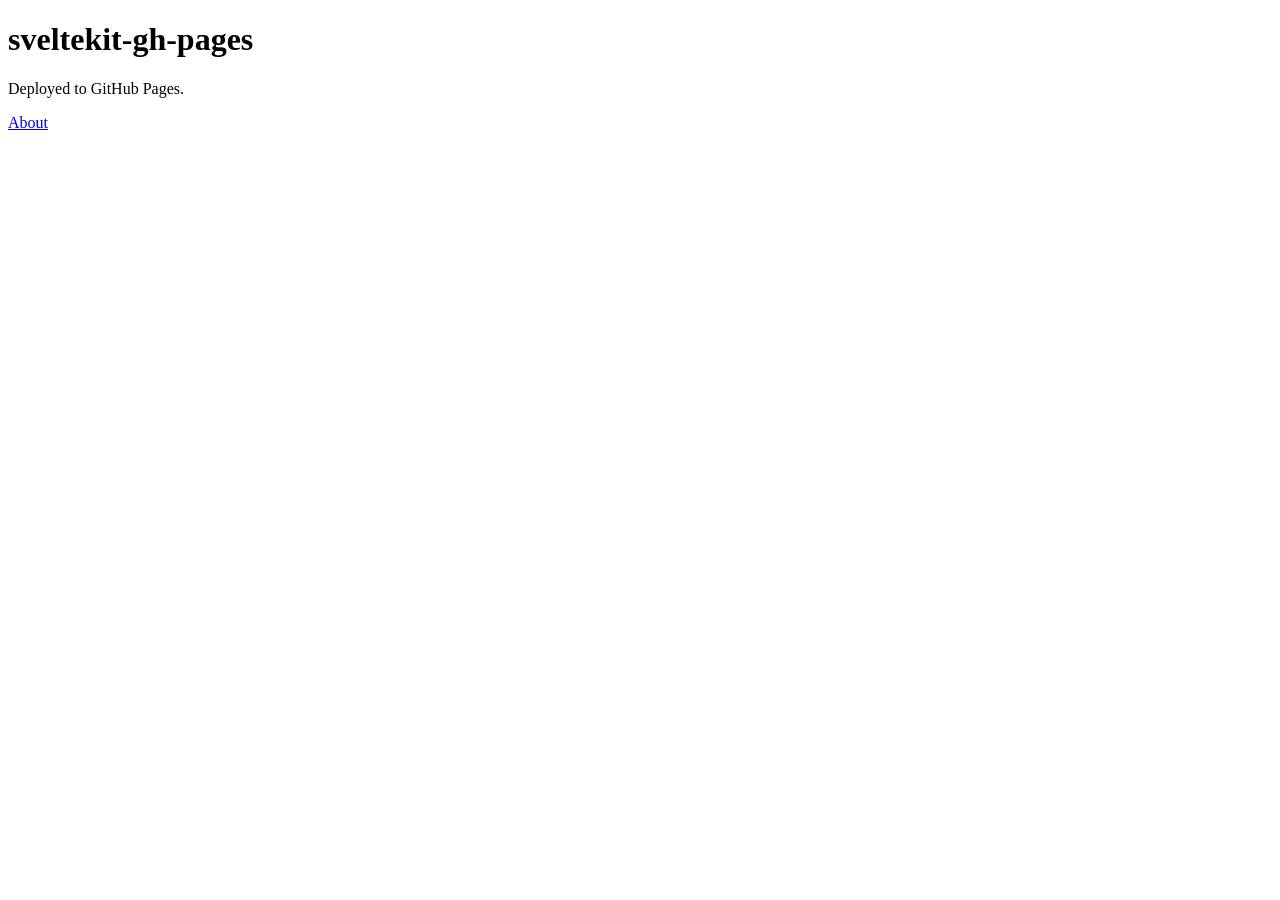
==== index.html @ 8a5eaed1 "Updates" ====
<!DOCTYPE html>
<html lang="en">
  <head>
    <meta charset="utf-8" />
    <meta name="viewport" content="width=device-width, initial-scale=1" />
    <link href="./_app/immutable/entry/start.CHld-Rf-.js" rel="modulepreload">
		<link href="./_app/immutable/chunks/Dv9JHgWP.js" rel="modulepreload">
		<link href="./_app/immutable/chunks/CmnDiJdz.js" rel="modulepreload">
		<link href="./_app/immutable/entry/app.DZAnezDO.js" rel="modulepreload">
		<link href="./_app/immutable/chunks/BcgnSMxp.js" rel="modulepreload">
		<link href="./_app/immutable/chunks/DXLwiZ0H.js" rel="modulepreload">
		<link href="./_app/immutable/nodes/0.BcOD0yH0.js" rel="modulepreload">
		<link href="./_app/immutable/nodes/2.C2kfDrkE.js" rel="modulepreload">
		<link href="./_app/immutable/chunks/CN13AEyF.js" rel="modulepreload">
		
  </head>
  <body>
    <div><!--[--><!--[0--><!--[--><!--[--><h1>sveltekit-gh-pages</h1> <p>Deployed to GitHub Pages.</p> <a href="./about">About</a><!--]--><!----><!--]--><!--]--> <!--[-1--><!--]--><!--]-->
			
			<script>
				{
					__sveltekit_12fewan = {
						base: new URL(".", location).pathname.slice(0, -1),
						assets: "/vbc"
					};

					const element = document.currentScript.parentElement;

					Promise.all([
						import("./_app/immutable/entry/start.CHld-Rf-.js"),
						import("./_app/immutable/entry/app.DZAnezDO.js")
					]).then(([kit, app]) => {
						kit.start(app, element, {
							node_ids: [0, 2],
							data: [null,null],
							form: null,
							error: null
						});
					});
				}
			</script>
		</div>
  </body>
</html>
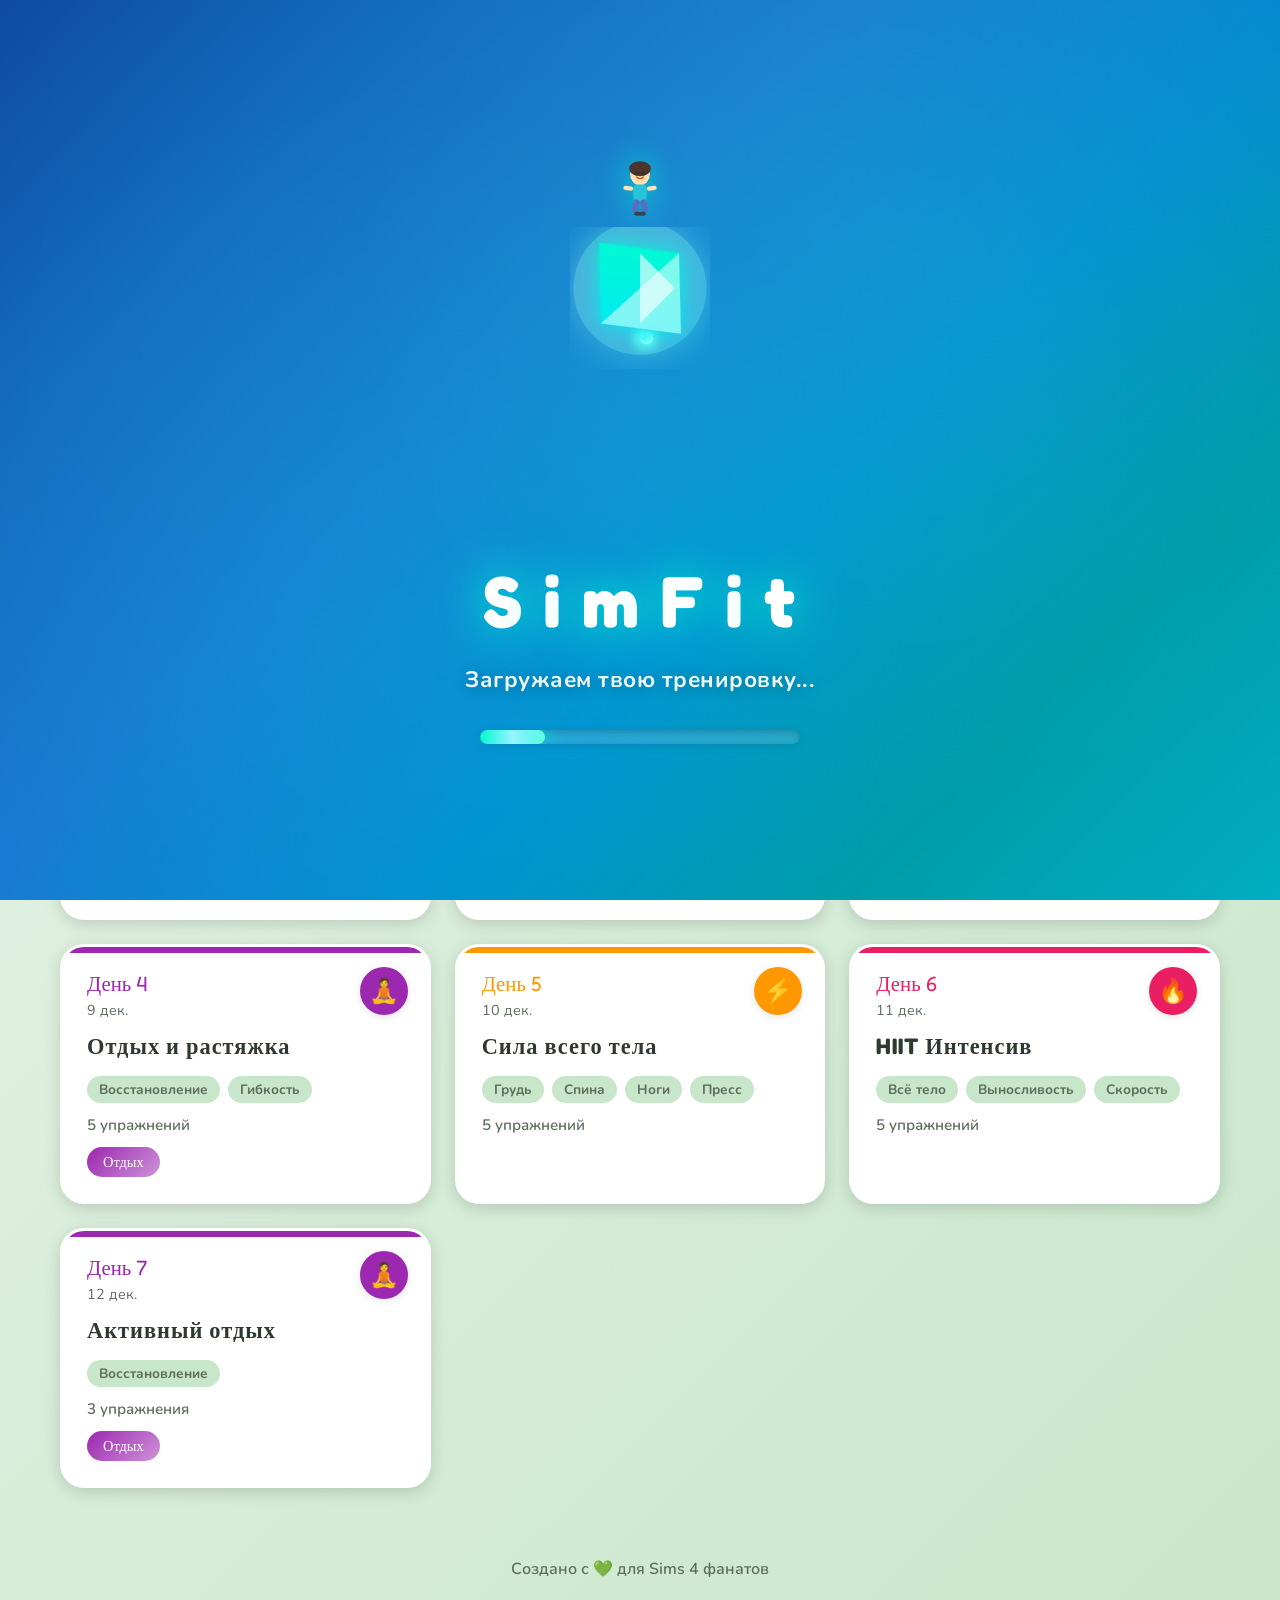
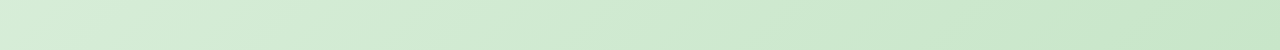
==== commit c545221d: "Updates" ====
--- a/index.html
+++ b/index.html
@@ -1,25 +1,31 @@
 <!DOCTYPE html>
-<html lang="en">
+<html lang="ru">
   <head>
     <meta charset="utf-8" />
     <meta name="viewport" content="width=device-width, initial-scale=1" />
-    <link href="./_app/immutable/entry/start.CHld-Rf-.js" rel="modulepreload">
-		<link href="./_app/immutable/chunks/Dv9JHgWP.js" rel="modulepreload">
-		<link href="./_app/immutable/chunks/CmnDiJdz.js" rel="modulepreload">
-		<link href="./_app/immutable/entry/app.DZAnezDO.js" rel="modulepreload">
-		<link href="./_app/immutable/chunks/BcgnSMxp.js" rel="modulepreload">
-		<link href="./_app/immutable/chunks/DXLwiZ0H.js" rel="modulepreload">
-		<link href="./_app/immutable/nodes/0.BcOD0yH0.js" rel="modulepreload">
-		<link href="./_app/immutable/nodes/2.C2kfDrkE.js" rel="modulepreload">
-		<link href="./_app/immutable/chunks/CN13AEyF.js" rel="modulepreload">
-		
+    <link rel="preconnect" href="https://fonts.googleapis.com">
+    <link rel="preconnect" href="https://fonts.gstatic.com" crossorigin>
+    <link href="https://fonts.googleapis.com/css2?family=Fredoka+One&family=Nunito:wght@400;600;700;800&display=swap" rel="stylesheet">
+    <link href="./_app/immutable/entry/start.BmtpYNn-.js" rel="modulepreload">
+		<link href="./_app/immutable/chunks/CS6xj5F2.js" rel="modulepreload">
+		<link href="./_app/immutable/chunks/CP6yX3kJ.js" rel="modulepreload">
+		<link href="./_app/immutable/entry/app.PVk4FDdv.js" rel="modulepreload">
+		<link href="./_app/immutable/chunks/BgUy-a58.js" rel="modulepreload">
+		<link href="./_app/immutable/chunks/CFKVnMbq.js" rel="modulepreload">
+		<link href="./_app/immutable/nodes/0.CI1dqLjW.js" rel="modulepreload">
+		<link href="./_app/immutable/chunks/IaMNDBvp.js" rel="modulepreload">
+		<link href="./_app/immutable/nodes/2.CMjo092j.js" rel="modulepreload">
+		<link href="./_app/immutable/chunks/C-PUyHbh.js" rel="modulepreload">
+		<!--1uha8ag--><!----><title>SimFit - Тренировки</title>
+		<link href="./_app/immutable/assets/0.CVM1VoC1.css" rel="stylesheet">
+		<link href="./_app/immutable/assets/2.FHKcJmlK.css" rel="stylesheet">
   </head>
-  <body>
-    <div><!--[--><!--[0--><!--[--><!--[--><h1>sveltekit-gh-pages</h1> <p>Deployed to GitHub Pages.</p> <a href="./about">About</a><!--]--><!----><!--]--><!--]--> <!--[-1--><!--]--><!--]-->
+  <body data-sveltekit-preload-data="hover">
+    <div style="display: contents"><!--[--><!--[0--><!--[--><!--[0--><div class="loading-screen svelte-1p9h290" style="animation: fadeOut 1s ease-out 11000ms forwards;"><div class="plumbob-container svelte-1p9h290"><div class="sim-orbit svelte-1p9h290"><div class="sim-runner svelte-1p9h290"><svg viewBox="0 0 60 90" width="50" height="75" class="svelte-1p9h290"><ellipse cx="30" cy="20" rx="12" ry="14" fill="#FFE0B2" class="svelte-1p9h290"></ellipse><ellipse cx="30" cy="14" rx="13" ry="9" fill="#4E342E" class="svelte-1p9h290"></ellipse><circle cx="26" cy="19" r="2" fill="#263238" class="svelte-1p9h290"></circle><circle cx="34" cy="19" r="2" fill="#263238" class="svelte-1p9h290"></circle><path d="M 26 24 Q 30 28 34 24" stroke="#E65100" stroke-width="1.5" fill="none" stroke-linecap="round" class="svelte-1p9h290"></path><rect x="22" y="33" width="16" height="20" rx="5" fill="#26C6DA" class="svelte-1p9h290"></rect><rect x="10" y="35" width="12" height="5" rx="2.5" fill="#FFE0B2" class="svelte-1p9h290"><animateTransform attributeName="transform" type="rotate" values="-20 16 37;20 16 37;-20 16 37" dur="1.8s" repeatCount="indefinite" class="svelte-1p9h290"></animateTransform></rect><rect x="38" y="35" width="12" height="5" rx="2.5" fill="#FFE0B2" class="svelte-1p9h290"><animateTransform attributeName="transform" type="rotate" values="20 44 37;-20 44 37;20 44 37" dur="1.8s" repeatCount="indefinite" class="svelte-1p9h290"></animateTransform></rect><rect x="24" y="51" width="6" height="16" rx="3" fill="#5C6BC0" class="svelte-1p9h290"><animateTransform attributeName="transform" type="rotate" values="-25 27 51;25 27 51;-25 27 51" dur="1.5s" repeatCount="indefinite" class="svelte-1p9h290"></animateTransform></rect><rect x="30" y="51" width="6" height="16" rx="3" fill="#5C6BC0" class="svelte-1p9h290"><animateTransform attributeName="transform" type="rotate" values="25 33 51;-25 33 51;25 33 51" dur="1.5s" repeatCount="indefinite" class="svelte-1p9h290"></animateTransform></rect><ellipse cx="27" cy="68" rx="4" ry="2.5" fill="#37474F" class="svelte-1p9h290"></ellipse><ellipse cx="33" cy="68" rx="4" ry="2.5" fill="#37474F" class="svelte-1p9h290"></ellipse></svg></div></div> <svg class="plumbob-main svelte-1p9h290" width="140" height="210" viewBox="0 0 80 120"><defs class="svelte-1p9h290"><linearGradient id="plumbobGrad1" x1="0%" y1="0%" x2="100%" y2="100%" class="svelte-1p9h290"><stop offset="0%" style="stop-color:#00FFC6;stop-opacity:1" class="svelte-1p9h290"></stop><stop offset="100%" style="stop-color:#00E5FF;stop-opacity:1" class="svelte-1p9h290"></stop></linearGradient><linearGradient id="plumbobGrad2" x1="0%" y1="0%" x2="100%" y2="100%" class="svelte-1p9h290"><stop offset="0%" style="stop-color:#A7FFEB;stop-opacity:0.9" class="svelte-1p9h290"></stop><stop offset="100%" style="stop-color:#84FFFF;stop-opacity:0.9" class="svelte-1p9h290"></stop></linearGradient><filter id="glowStrong" class="svelte-1p9h290"><feGaussianBlur stdDeviation="6" result="coloredBlur" class="svelte-1p9h290"></feGaussianBlur><feMerge class="svelte-1p9h290"><feMergeNode in="coloredBlur" class="svelte-1p9h290"></feMergeNode><feMergeNode in="SourceGraphic" class="svelte-1p9h290"></feMergeNode></feMerge></filter><filter id="glowSoft" class="svelte-1p9h290"><feGaussianBlur stdDeviation="10" result="coloredBlur" class="svelte-1p9h290"></feGaussianBlur><feMerge class="svelte-1p9h290"><feMergeNode in="coloredBlur" class="svelte-1p9h290"></feMergeNode><feMergeNode in="SourceGraphic" class="svelte-1p9h290"></feMergeNode></feMerge></filter></defs><ellipse cx="40" cy="35" rx="38" ry="38" fill="url(#plumbobGrad2)" filter="url(#glowSoft)" opacity="0.4" class="svelte-1p9h290"><animate attributeName="opacity" values="0.3;0.5;0.3" dur="12s" repeatCount="indefinite" class="svelte-1p9h290"></animate></ellipse><polygon points="40,5 75,35 40,65 5,35" fill="url(#plumbobGrad1)" filter="url(#glowStrong)" class="svelte-1p9h290"><animateTransform attributeName="transform" type="rotate" values="0 40 35;360 40 35" dur="18s" repeatCount="indefinite" class="svelte-1p9h290"></animateTransform></polygon><polygon points="40,5 75,35 40,65" fill="white" opacity="0.5" class="svelte-1p9h290"><animateTransform attributeName="transform" type="rotate" values="0 40 35;360 40 35" dur="18s" repeatCount="indefinite" class="svelte-1p9h290"></animateTransform></polygon><polygon points="40,15 60,35 40,55" fill="white" opacity="0.6" class="svelte-1p9h290"><animate attributeName="opacity" values="0.4;0.8;0.4" dur="9s" repeatCount="indefinite" class="svelte-1p9h290"></animate></polygon></svg> <div class="particles svelte-1p9h290"><!--[--><div class="particle svelte-1p9h290" style="--delay: 0s; --size: 6.761737455339717px; --color: #00FFC6"></div><div class="particle svelte-1p9h290" style="--delay: 0.4s; --size: 9.597705118199373px; --color: #00E5FF"></div><div class="particle svelte-1p9h290" style="--delay: 0.8s; --size: 9.672054405339438px; --color: #A7FFEB"></div><div class="particle svelte-1p9h290" style="--delay: 1.2000000000000002s; --size: 10.681661201425765px; --color: #64FFDA"></div><div class="particle svelte-1p9h290" style="--delay: 1.6s; --size: 9.970837232660083px; --color: #84FFFF"></div><div class="particle svelte-1p9h290" style="--delay: 2s; --size: 7.270348319434042px; --color: #18FFFF"></div><div class="particle svelte-1p9h290" style="--delay: 2.4000000000000004s; --size: 13.351472603284495px; --color: #00FFC6"></div><div class="particle svelte-1p9h290" style="--delay: 2.8000000000000003s; --size: 9.573920912169138px; --color: #00E5FF"></div><div class="particle svelte-1p9h290" style="--delay: 3.2s; --size: 13.011505578597294px; --color: #A7FFEB"></div><div class="particle svelte-1p9h290" style="--delay: 3.6s; --size: 12.848964963708466px; --color: #64FFDA"></div><div class="particle svelte-1p9h290" style="--delay: 4s; --size: 13.306239913105985px; --color: #84FFFF"></div><div class="particle svelte-1p9h290" style="--delay: 4.4s; --size: 10.158105581666238px; --color: #18FFFF"></div><!--]--></div></div> <div class="loading-text svelte-1p9h290"><h1 class="loading-title svelte-1p9h290"><span style="animation-delay: 0s" class="svelte-1p9h290">S</span> <span style="animation-delay: 0.45s" class="svelte-1p9h290">i</span> <span style="animation-delay: 0.9s" class="svelte-1p9h290">m</span> <span style="animation-delay: 1.35s" class="svelte-1p9h290">F</span> <span style="animation-delay: 1.8s" class="svelte-1p9h290">i</span> <span style="animation-delay: 2.25s" class="svelte-1p9h290">t</span></h1> <p class="loading-subtitle svelte-1p9h290">Загружаем твою тренировку...</p></div> <div class="progress-container svelte-1p9h290"><div class="progress-bar svelte-1p9h290" style="width: 0%"></div></div></div><!--]--> <!--[--><!--[--><div class="container svelte-1uha8ag"><header class="header svelte-1uha8ag"><div class="plumbob-wrapper svelte-1uha8ag"><svg class="plumbob" width="80" height="120" viewBox="0 0 80 120"><defs><linearGradient id="plumbobGrad" x1="0%" y1="0%" x2="100%" y2="100%"><stop offset="0%" style="stop-color:#69F0AE;stop-opacity:1"></stop><stop offset="100%" style="stop-color:#00E676;stop-opacity:1"></stop></linearGradient><filter id="glow"><feGaussianBlur stdDeviation="3" result="coloredBlur"></feGaussianBlur><feMerge><feMergeNode in="coloredBlur"></feMergeNode><feMergeNode in="SourceGraphic"></feMergeNode></feMerge></filter></defs><polygon points="40,5 75,35 40,65 5,35" fill="url(#plumbobGrad)" filter="url(#glow)"></polygon><polygon points="40,5 75,35 40,65" fill="#B9F6CA" opacity="0.5"></polygon></svg></div> <h1 class="title svelte-1uha8ag">SimFit</h1> <p class="subtitle svelte-1uha8ag">Твой фитнес-тренер в стиле Sims 4</p></header> <div class="program-card svelte-1uha8ag"><div class="program-header svelte-1uha8ag"><h2 class="svelte-1uha8ag">🏋️ Полное тело</h2> <p class="svelte-1uha8ag">Программа тренировок для всего тела на 7 дней</p></div></div> <a href="./bmi" class="bmi-card svelte-1uha8ag"><div class="bmi-icon svelte-1uha8ag">⚖️</div> <h3 class="svelte-1uha8ag">Калькулятор ИМТ</h3> <p class="svelte-1uha8ag">Рассчитай индекс массы тела и отслеживай прогресс</p> <div class="bmi-arrow svelte-1uha8ag">→</div></a> <div class="schedule-grid svelte-1uha8ag"><!--[--><a href="./workout/1" class="day-card svelte-1uha8ag" style="--accent: #4CAF50"><div class="day-badge svelte-1uha8ag" style="background: #4CAF50">💪</div> <div class="day-number svelte-1uha8ag">День 1</div> <div class="day-date svelte-1uha8ag">5 апр.</div> <h3 class="day-name svelte-1uha8ag">Верх тела + Кор</h3> <div class="muscle-groups svelte-1uha8ag"><!--[--><span class="muscle-tag svelte-1uha8ag">Грудь</span><span class="muscle-tag svelte-1uha8ag">Спина</span><span class="muscle-tag svelte-1uha8ag">Плечи</span><span class="muscle-tag svelte-1uha8ag">Пресс</span><!--]--></div> <div class="exercise-count svelte-1uha8ag">5 упражнений</div> <!--[-1--><!--]--></a><a href="./workout/2" class="day-card svelte-1uha8ag" style="--accent: #4CAF50"><div class="day-badge svelte-1uha8ag" style="background: #4CAF50">💪</div> <div class="day-number svelte-1uha8ag">День 2</div> <div class="day-date svelte-1uha8ag">6 апр.</div> <h3 class="day-name svelte-1uha8ag">Низ тела</h3> <div class="muscle-groups svelte-1uha8ag"><!--[--><span class="muscle-tag svelte-1uha8ag">Квадрицепсы</span><span class="muscle-tag svelte-1uha8ag">Бицепс бедра</span><span class="muscle-tag svelte-1uha8ag">Ягодицы</span><span class="muscle-tag svelte-1uha8ag">Икры</span><!--]--></div> <div class="exercise-count svelte-1uha8ag">5 упражнений</div> <!--[-1--><!--]--></a><a href="./workout/3" class="day-card svelte-1uha8ag" style="--accent: #2196F3"><div class="day-badge svelte-1uha8ag" style="background: #2196F3">🏃</div> <div class="day-number svelte-1uha8ag">День 3</div> <div class="day-date svelte-1uha8ag">7 апр.</div> <h3 class="day-name svelte-1uha8ag">Кардио + Кор</h3> <div class="muscle-groups svelte-1uha8ag"><!--[--><span class="muscle-tag svelte-1uha8ag">Всё тело</span><span class="muscle-tag svelte-1uha8ag">Пресс</span><span class="muscle-tag svelte-1uha8ag">Выносливость</span><!--]--></div> <div class="exercise-count svelte-1uha8ag">5 упражнений</div> <!--[-1--><!--]--></a><a href="./workout/4" class="day-card svelte-1uha8ag" style="--accent: #9C27B0"><div class="day-badge svelte-1uha8ag" style="background: #9C27B0">🧘</div> <div class="day-number svelte-1uha8ag">День 4</div> <div class="day-date svelte-1uha8ag">8 апр.</div> <h3 class="day-name svelte-1uha8ag">Отдых и растяжка</h3> <div class="muscle-groups svelte-1uha8ag"><!--[--><span class="muscle-tag svelte-1uha8ag">Восстановление</span><span class="muscle-tag svelte-1uha8ag">Гибкость</span><!--]--></div> <div class="exercise-count svelte-1uha8ag">5 упражнений</div> <!--[0--><div class="rest-badge svelte-1uha8ag">Отдых</div><!--]--></a><a href="./workout/5" class="day-card svelte-1uha8ag" style="--accent: #FF9800"><div class="day-badge svelte-1uha8ag" style="background: #FF9800">⚡</div> <div class="day-number svelte-1uha8ag">День 5</div> <div class="day-date svelte-1uha8ag">9 апр.</div> <h3 class="day-name svelte-1uha8ag">Сила всего тела</h3> <div class="muscle-groups svelte-1uha8ag"><!--[--><span class="muscle-tag svelte-1uha8ag">Грудь</span><span class="muscle-tag svelte-1uha8ag">Спина</span><span class="muscle-tag svelte-1uha8ag">Ноги</span><span class="muscle-tag svelte-1uha8ag">Пресс</span><!--]--></div> <div class="exercise-count svelte-1uha8ag">5 упражнений</div> <!--[-1--><!--]--></a><a href="./workout/6" class="day-card svelte-1uha8ag" style="--accent: #E91E63"><div class="day-badge svelte-1uha8ag" style="background: #E91E63">🔥</div> <div class="day-number svelte-1uha8ag">День 6</div> <div class="day-date svelte-1uha8ag">10 апр.</div> <h3 class="day-name svelte-1uha8ag">HIIT Интенсив</h3> <div class="muscle-groups svelte-1uha8ag"><!--[--><span class="muscle-tag svelte-1uha8ag">Всё тело</span><span class="muscle-tag svelte-1uha8ag">Выносливость</span><span class="muscle-tag svelte-1uha8ag">Скорость</span><!--]--></div> <div class="exercise-count svelte-1uha8ag">5 упражнений</div> <!--[-1--><!--]--></a><a href="./workout/7" class="day-card svelte-1uha8ag" style="--accent: #9C27B0"><div class="day-badge svelte-1uha8ag" style="background: #9C27B0">🧘</div> <div class="day-number svelte-1uha8ag">День 7</div> <div class="day-date svelte-1uha8ag">11 апр.</div> <h3 class="day-name svelte-1uha8ag">Активный отдых</h3> <div class="muscle-groups svelte-1uha8ag"><!--[--><span class="muscle-tag svelte-1uha8ag">Восстановление</span><!--]--></div> <div class="exercise-count svelte-1uha8ag">3 упражнения</div> <!--[0--><div class="rest-badge svelte-1uha8ag">Отдых</div><!--]--></a><!--]--></div> <footer class="footer svelte-1uha8ag"><p>Создано с 💚 для Sims 4 фанатов</p></footer></div><!--]--><!--]--><!--]--><!--]--> <!--[-1--><!--]--><!--]-->
 			
 			<script>
 				{
-					__sveltekit_12fewan = {
+					__sveltekit_1pqzchi = {
 						base: new URL(".", location).pathname.slice(0, -1),
 						assets: "/vbc"
 					};
@@ -27,8 +33,8 @@
 					const element = document.currentScript.parentElement;
 
 					Promise.all([
-						import("./_app/immutable/entry/start.CHld-Rf-.js"),
-						import("./_app/immutable/entry/app.DZAnezDO.js")
+						import("./_app/immutable/entry/start.BmtpYNn-.js"),
+						import("./_app/immutable/entry/app.PVk4FDdv.js")
 					]).then(([kit, app]) => {
 						kit.start(app, element, {
 							node_ids: [0, 2],
--- a/_app/immutable/assets/0.CVM1VoC1.css
+++ b/_app/immutable/assets/0.CVM1VoC1.css
@@ -0,0 +1 @@
+:root{--sims-green:#4caf50;--sims-green-light:#81c784;--sims-green-dark:#388e3c;--sims-blue:#2196f3;--sims-blue-light:#64b5f6;--sims-pink:#e91e63;--sims-yellow:#ffeb3b;--sims-orange:#ff9800;--sims-purple:#9c27b0;--bg-primary:#e8f5e9;--bg-secondary:#c8e6c9;--bg-card:#fff;--text-primary:#2e3a2e;--text-secondary:#5d6e5d;--text-light:#fff;--plumbob-green:#00e676;--plumbob-glow:#00e67699;--shadow-sm:0 2px 8px #0000001a;--shadow-md:0 4px 16px #00000026;--shadow-lg:0 8px 32px #0003;--radius-sm:8px;--radius-md:16px;--radius-lg:24px;--radius-xl:32px}*{box-sizing:border-box;margin:0;padding:0}body{background:linear-gradient(135deg, var(--bg-primary) 0%, var(--bg-secondary) 100%);color:var(--text-primary);min-height:100vh;font-family:Nunito,sans-serif;overflow-x:hidden}h1,h2,h3,h4{letter-spacing:1px;font-family:Fredoka One,cursive}@keyframes plumbob-rotate{0%{transform:rotate(0)}to{transform:rotate(360deg)}}@keyframes plumbob-glow{0%,to{filter:drop-shadow(0 0 10px var(--plumbob-glow))}50%{filter:drop-shadow(0 0 25px var(--plumbob-glow))}}@keyframes float{0%,to{transform:translateY(0)}50%{transform:translateY(-10px)}}@keyframes bounce{0%,to{transform:scale(1)}50%{transform:scale(1.05)}}@keyframes slide-in{0%{opacity:0;transform:translate(100%)}to{opacity:1;transform:translate(0)}}@keyframes slide-up{0%{opacity:0;transform:translateY(50px)}to{opacity:1;transform:translateY(0)}}@keyframes pulse{0%,to{transform:scale(1)}50%{transform:scale(1.1)}}@keyframes wiggle{0%,to{transform:rotate(0)}25%{transform:rotate(-5deg)}75%{transform:rotate(5deg)}}@keyframes exercise-squat{0%,to{transform:translateY(0)}50%{transform:translateY(30px)}}@keyframes exercise-jump{0%,to{transform:translateY(0)scale(1)}50%{transform:translateY(-40px)scale(.95,1.05)}}@keyframes exercise-push{0%,to{transform:rotate(0)}50%{transform:rotate(15deg)}}@keyframes exercise-stretch{0%,to{transform:scaleX(1)}50%{transform:scaleX(1.15)}}@keyframes confetti-fall{0%{transform:translateY(-100vh)rotate(0)}to{transform:translateY(100vh)rotate(720deg)}}.plumbob{animation:3s linear infinite plumbob-rotate,2s ease-in-out infinite plumbob-glow}.sims-card{background:var(--bg-card);border-radius:var(--radius-lg);box-shadow:var(--shadow-md);border:3px solid #0000;padding:24px;transition:all .3s}.sims-card:hover{box-shadow:var(--shadow-lg);border-color:var(--sims-green-light);transform:translateY(-4px)}.sims-btn{border-radius:var(--radius-xl);cursor:pointer;box-shadow:var(--shadow-sm);text-transform:uppercase;letter-spacing:1px;border:none;padding:14px 28px;font-family:Fredoka One,cursive;font-size:1.1rem;transition:all .2s}.sims-btn-primary{background:linear-gradient(135deg, var(--sims-green) 0%, var(--sims-green-dark) 100%);color:var(--text-light)}.sims-btn-primary:hover{box-shadow:var(--shadow-md);transform:scale(1.05)}.sims-btn-secondary{background:linear-gradient(135deg, var(--sims-blue) 0%, var(--sims-blue-light) 100%);color:var(--text-light)}.sims-btn-secondary:hover{box-shadow:var(--shadow-md);transform:scale(1.05)}.sims-progress{background:var(--bg-secondary);border-radius:var(--radius-xl);height:24px;overflow:hidden;box-shadow:inset 0 2px 4px #0000001a}.sims-progress-bar{background:linear-gradient(90deg, var(--sims-green) 0%, var(--sims-green-light) 100%);border-radius:var(--radius-xl);height:100%;transition:width .5s;position:relative}.sims-progress-bar:after{content:"";background:linear-gradient(90deg,#0000 0%,#ffffff4d 50%,#0000 100%);animation:2s infinite shimmer;position:absolute;inset:0}@keyframes shimmer{0%{transform:translate(-100%)}to{transform:translate(100%)}}.timer-display{color:var(--sims-green-dark);text-shadow:2px 2px 4px #0000001a;font-family:Fredoka One,cursive;font-size:4rem;animation:1s ease-in-out infinite pulse}.confetti{z-index:1000;pointer-events:none;border-radius:2px;width:12px;height:12px;animation:3s linear forwards confetti-fall;position:fixed}.loading-screen.svelte-1p9h290{z-index:10000;background:linear-gradient(135deg,#0d47a1 0%,#1565c0 20%,#1976d2 40%,#0288d1 60%,#0097a7 80%,#00acc1 100%);flex-direction:column;justify-content:center;align-items:center;animation:.8s ease-out 3.2s forwards svelte-1p9h290-fadeOut;display:flex;position:fixed;inset:0;overflow:hidden}.loading-screen.svelte-1p9h290:before{content:"";background:radial-gradient(circle,#00ffc61f 0%,#0000 60%);width:200%;height:200%;animation:12s ease-in-out infinite svelte-1p9h290-pulse;position:absolute;top:-50%;left:-50%}.loading-screen.svelte-1p9h290:after{content:"";background:radial-gradient(circle at 30% 70%,#00e5ff14 0%,#0000 50%),radial-gradient(circle at 70% 30%,#64ffda14 0%,#0000 50%);position:absolute;inset:0}.plumbob-container.svelte-1p9h290{z-index:10;justify-content:center;align-items:center;width:350px;height:350px;margin-bottom:50px;display:flex;position:relative}.sim-orbit.svelte-1p9h290{width:100%;height:100%;animation:18s linear infinite svelte-1p9h290-orbit;position:absolute}.sim-runner.svelte-1p9h290{filter:drop-shadow(0 0 15px #00ffc6b3);position:absolute;top:0;left:50%;transform:translate(-50%)}@keyframes svelte-1p9h290-orbit{0%{transform:rotate(0)}to{transform:rotate(360deg)}}.plumbob-main.svelte-1p9h290{z-index:2;animation:15s ease-in-out infinite float;position:relative}.particles.svelte-1p9h290{width:100%;height:100%;position:absolute}.particle.svelte-1p9h290{width:var(--size);height:var(--size);background:var(--color);animation:24s linear infinite svelte-1p9h290-particleOrbit;animation-delay:var(--delay);box-shadow:0 0 15px var(--color);opacity:.8;border-radius:50%;position:absolute;top:50%;left:50%}@keyframes svelte-1p9h290-particleOrbit{0%{opacity:.8;transform:rotate(0)translate(140px)scale(1)}50%{opacity:.4}to{opacity:0;transform:rotate(360deg)translate(140px)scale(0)}}.loading-text.svelte-1p9h290{text-align:center;z-index:10;margin-bottom:35px}.loading-title.svelte-1p9h290{color:#fff;text-shadow:0 0 40px #00ffc6cc,0 0 80px #00e5ff66;letter-spacing:2px;margin-bottom:20px;font-family:Fredoka One,cursive;font-size:4.5rem}.loading-title.svelte-1p9h290 span:where(.svelte-1p9h290){opacity:0;animation:3s cubic-bezier(.68,-.55,.265,1.55) forwards svelte-1p9h290-bounceIn;display:inline-block;transform:scale(0)translateY(-30px)}@keyframes svelte-1p9h290-bounceIn{0%{opacity:0;transform:scale(0)translateY(-30px)}60%{transform:scale(1.15)translateY(5px)}to{opacity:1;transform:scale(1)translateY(0)}}.loading-subtitle.svelte-1p9h290{color:#fffffff2;text-shadow:0 2px 15px #0000004d;letter-spacing:.5px;font-size:1.4rem;font-weight:700}.progress-container.svelte-1p9h290{z-index:10;-webkit-backdrop-filter:blur(10px);backdrop-filter:blur(10px);background:#ffffff26;border-radius:24px;width:320px;height:14px;overflow:hidden;box-shadow:inset 0 2px 6px #0003,0 2px 10px #0000001a}.progress-bar.svelte-1p9h290{background:linear-gradient(90deg,#00ffc6 0%,#00e5ff 50%,#64ffda 100%);border-radius:24px;height:100%;transition:width .1s ease-out;position:relative;box-shadow:0 0 20px #00ffc6cc,0 0 40px #00e5ff66}.progress-bar.svelte-1p9h290:after{content:"";background:linear-gradient(90deg,#0000 0%,#fff9 50%,#0000 100%);animation:4.5s infinite svelte-1p9h290-shimmer;position:absolute;inset:0}@keyframes svelte-1p9h290-shimmer{0%{transform:translate(-100%)}to{transform:translate(100%)}}@keyframes svelte-1p9h290-pulse{0%,to{opacity:.5;transform:scale(1)}50%{opacity:.8;transform:scale(1.1)}}@keyframes svelte-1p9h290-fadeOut{0%{opacity:1;visibility:visible}to{opacity:0;visibility:hidden;pointer-events:none}}@media (width<=768px){.plumbob-container.svelte-1p9h290{width:280px;height:280px}.plumbob-main.svelte-1p9h290{width:110px;height:165px}.loading-title.svelte-1p9h290{font-size:3.5rem}.loading-subtitle.svelte-1p9h290{font-size:1.2rem}.progress-container.svelte-1p9h290{width:280px}}@media (width<=480px){.loading-title.svelte-1p9h290{font-size:2.8rem}.loading-subtitle.svelte-1p9h290{font-size:1rem}}
--- a/_app/immutable/assets/2.FHKcJmlK.css
+++ b/_app/immutable/assets/2.FHKcJmlK.css
@@ -0,0 +1 @@
+.container.svelte-1uha8ag{max-width:1200px;margin:0 auto;padding:40px 20px}.header.svelte-1uha8ag{text-align:center;margin-bottom:40px}.plumbob-wrapper.svelte-1uha8ag{margin-bottom:20px;animation:3s ease-in-out infinite float}.title.svelte-1uha8ag{background:linear-gradient(135deg, var(--sims-green) 0%, var(--sims-blue) 100%);-webkit-text-fill-color:transparent;-webkit-background-clip:text;background-clip:text;margin-bottom:10px;font-size:3.5rem}.subtitle.svelte-1uha8ag{color:var(--text-secondary);font-size:1.2rem;font-weight:600}.program-card.svelte-1uha8ag{background:var(--bg-card);border-radius:var(--radius-lg);box-shadow:var(--shadow-md);border-left:6px solid var(--sims-green);margin-bottom:40px;padding:32px}.program-header.svelte-1uha8ag h2:where(.svelte-1uha8ag){color:var(--text-primary);margin-bottom:10px;font-size:2rem}.program-header.svelte-1uha8ag p:where(.svelte-1uha8ag){color:var(--text-secondary);font-size:1.1rem}.bmi-card.svelte-1uha8ag{border-radius:var(--radius-lg);box-shadow:var(--shadow-md);color:inherit;background:linear-gradient(135deg,#e3f2fd 0%,#bbdefb 100%);border:3px solid #0000;align-items:center;gap:20px;margin-bottom:40px;padding:24px 32px;text-decoration:none;transition:all .3s;display:flex}.bmi-card.svelte-1uha8ag:hover{box-shadow:var(--shadow-lg);border-color:var(--sims-blue);transform:translateY(-4px)}.bmi-icon.svelte-1uha8ag{font-size:3rem;animation:2s ease-in-out infinite wiggle}.bmi-card.svelte-1uha8ag h3:where(.svelte-1uha8ag){color:var(--text-primary);margin-bottom:4px;font-size:1.5rem}.bmi-card.svelte-1uha8ag p:where(.svelte-1uha8ag){color:var(--text-secondary);font-size:.95rem}.bmi-arrow.svelte-1uha8ag{color:var(--sims-blue);margin-left:auto;font-size:2rem;transition:transform .2s}.bmi-card.svelte-1uha8ag:hover .bmi-arrow:where(.svelte-1uha8ag){transform:translate(8px)}.schedule-grid.svelte-1uha8ag{grid-template-columns:repeat(auto-fill,minmax(320px,1fr));gap:24px;margin-bottom:40px;display:grid}.day-card.svelte-1uha8ag{background:var(--bg-card);border-radius:var(--radius-lg);box-shadow:var(--shadow-md);color:inherit;border:3px solid #0000;padding:24px;text-decoration:none;transition:all .3s;display:block;position:relative;overflow:hidden}.day-card.svelte-1uha8ag:hover{box-shadow:var(--shadow-lg);border-color:var(--accent);transform:translateY(-6px)}.day-card.svelte-1uha8ag:before{content:"";background:var(--accent);height:6px;position:absolute;top:0;left:0;right:0}.day-badge.svelte-1uha8ag{width:48px;height:48px;box-shadow:var(--shadow-sm);border-radius:50%;justify-content:center;align-items:center;font-size:1.5rem;display:flex;position:absolute;top:20px;right:20px}.day-number.svelte-1uha8ag{color:var(--accent);margin-bottom:4px;font-family:Fredoka One,cursive;font-size:1.3rem}.day-date.svelte-1uha8ag{color:var(--text-secondary);margin-bottom:12px;font-size:.9rem}.day-name.svelte-1uha8ag{color:var(--text-primary);margin-bottom:16px;font-size:1.4rem}.muscle-groups.svelte-1uha8ag{flex-wrap:wrap;gap:8px;margin-bottom:12px;display:flex}.muscle-tag.svelte-1uha8ag{background:var(--bg-secondary);border-radius:var(--radius-xl);color:var(--text-secondary);padding:4px 12px;font-size:.85rem;font-weight:700}.exercise-count.svelte-1uha8ag{color:var(--text-secondary);font-size:.95rem;font-weight:600}.rest-badge.svelte-1uha8ag{background:linear-gradient(135deg, var(--sims-purple) 0%, #ce93d8 100%);color:#fff;border-radius:var(--radius-xl);margin-top:12px;padding:6px 16px;font-family:Fredoka One,cursive;font-size:.9rem;display:inline-block}.footer.svelte-1uha8ag{text-align:center;color:var(--text-secondary);padding:30px;font-weight:600}@media (width<=768px){.title.svelte-1uha8ag{font-size:2.5rem}.schedule-grid.svelte-1uha8ag{grid-template-columns:1fr}}
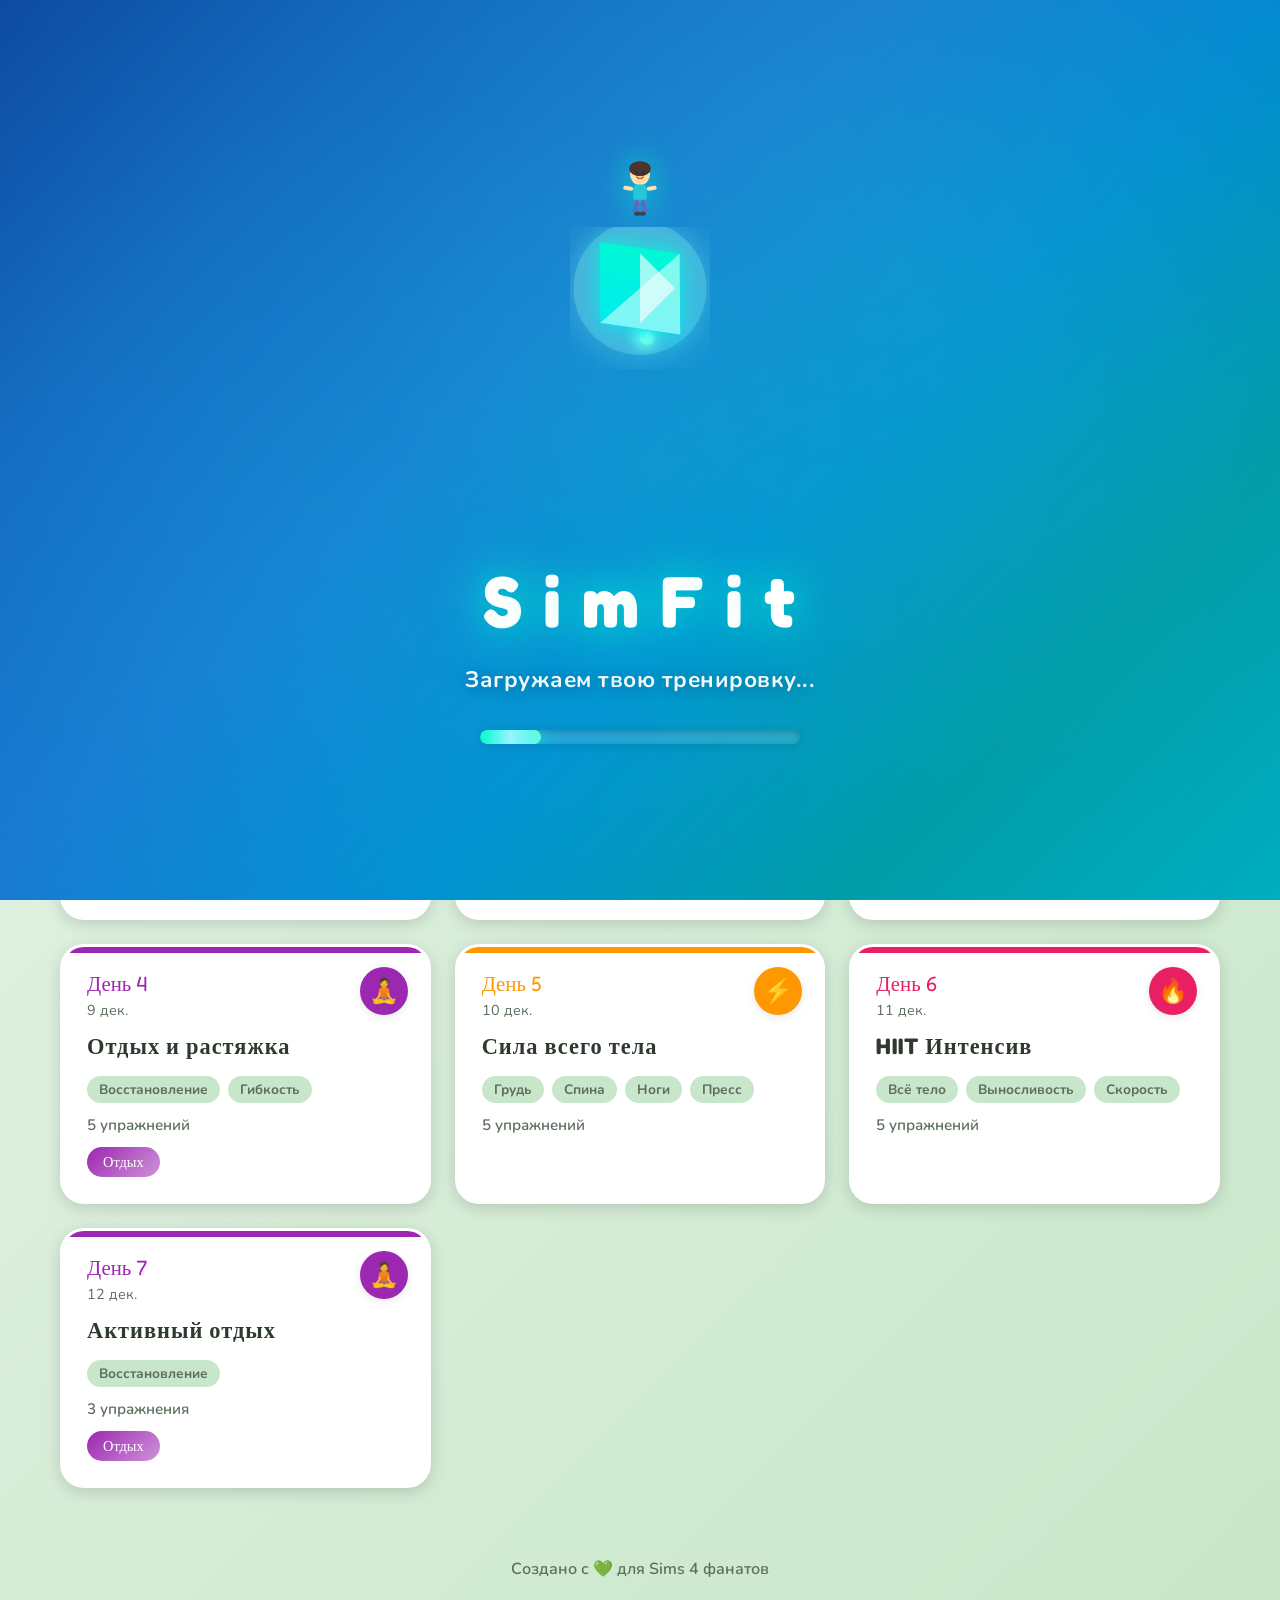
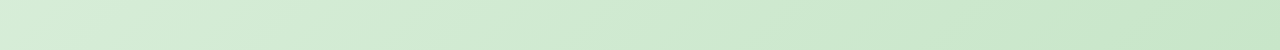
==== commit 14cc35d8: "Updates" ====
--- a/index.html
+++ b/index.html
@@ -6,26 +6,26 @@
     <link rel="preconnect" href="https://fonts.googleapis.com">
     <link rel="preconnect" href="https://fonts.gstatic.com" crossorigin>
     <link href="https://fonts.googleapis.com/css2?family=Fredoka+One&family=Nunito:wght@400;600;700;800&display=swap" rel="stylesheet">
-    <link href="./_app/immutable/entry/start.BmtpYNn-.js" rel="modulepreload">
-		<link href="./_app/immutable/chunks/CS6xj5F2.js" rel="modulepreload">
+    <link href="./_app/immutable/entry/start.BOkRtn3x.js" rel="modulepreload">
+		<link href="./_app/immutable/chunks/Btj7_l_U.js" rel="modulepreload">
 		<link href="./_app/immutable/chunks/CP6yX3kJ.js" rel="modulepreload">
-		<link href="./_app/immutable/entry/app.PVk4FDdv.js" rel="modulepreload">
+		<link href="./_app/immutable/entry/app.DRzBL6ld.js" rel="modulepreload">
 		<link href="./_app/immutable/chunks/BgUy-a58.js" rel="modulepreload">
 		<link href="./_app/immutable/chunks/CFKVnMbq.js" rel="modulepreload">
 		<link href="./_app/immutable/nodes/0.CI1dqLjW.js" rel="modulepreload">
 		<link href="./_app/immutable/chunks/IaMNDBvp.js" rel="modulepreload">
-		<link href="./_app/immutable/nodes/2.CMjo092j.js" rel="modulepreload">
+		<link href="./_app/immutable/nodes/2.DbwxCab4.js" rel="modulepreload">
 		<link href="./_app/immutable/chunks/C-PUyHbh.js" rel="modulepreload">
 		<!--1uha8ag--><!----><title>SimFit - Тренировки</title>
 		<link href="./_app/immutable/assets/0.CVM1VoC1.css" rel="stylesheet">
 		<link href="./_app/immutable/assets/2.FHKcJmlK.css" rel="stylesheet">
   </head>
   <body data-sveltekit-preload-data="hover">
-    <div style="display: contents"><!--[--><!--[0--><!--[--><!--[0--><div class="loading-screen svelte-1p9h290" style="animation: fadeOut 1s ease-out 11000ms forwards;"><div class="plumbob-container svelte-1p9h290"><div class="sim-orbit svelte-1p9h290"><div class="sim-runner svelte-1p9h290"><svg viewBox="0 0 60 90" width="50" height="75" class="svelte-1p9h290"><ellipse cx="30" cy="20" rx="12" ry="14" fill="#FFE0B2" class="svelte-1p9h290"></ellipse><ellipse cx="30" cy="14" rx="13" ry="9" fill="#4E342E" class="svelte-1p9h290"></ellipse><circle cx="26" cy="19" r="2" fill="#263238" class="svelte-1p9h290"></circle><circle cx="34" cy="19" r="2" fill="#263238" class="svelte-1p9h290"></circle><path d="M 26 24 Q 30 28 34 24" stroke="#E65100" stroke-width="1.5" fill="none" stroke-linecap="round" class="svelte-1p9h290"></path><rect x="22" y="33" width="16" height="20" rx="5" fill="#26C6DA" class="svelte-1p9h290"></rect><rect x="10" y="35" width="12" height="5" rx="2.5" fill="#FFE0B2" class="svelte-1p9h290"><animateTransform attributeName="transform" type="rotate" values="-20 16 37;20 16 37;-20 16 37" dur="1.8s" repeatCount="indefinite" class="svelte-1p9h290"></animateTransform></rect><rect x="38" y="35" width="12" height="5" rx="2.5" fill="#FFE0B2" class="svelte-1p9h290"><animateTransform attributeName="transform" type="rotate" values="20 44 37;-20 44 37;20 44 37" dur="1.8s" repeatCount="indefinite" class="svelte-1p9h290"></animateTransform></rect><rect x="24" y="51" width="6" height="16" rx="3" fill="#5C6BC0" class="svelte-1p9h290"><animateTransform attributeName="transform" type="rotate" values="-25 27 51;25 27 51;-25 27 51" dur="1.5s" repeatCount="indefinite" class="svelte-1p9h290"></animateTransform></rect><rect x="30" y="51" width="6" height="16" rx="3" fill="#5C6BC0" class="svelte-1p9h290"><animateTransform attributeName="transform" type="rotate" values="25 33 51;-25 33 51;25 33 51" dur="1.5s" repeatCount="indefinite" class="svelte-1p9h290"></animateTransform></rect><ellipse cx="27" cy="68" rx="4" ry="2.5" fill="#37474F" class="svelte-1p9h290"></ellipse><ellipse cx="33" cy="68" rx="4" ry="2.5" fill="#37474F" class="svelte-1p9h290"></ellipse></svg></div></div> <svg class="plumbob-main svelte-1p9h290" width="140" height="210" viewBox="0 0 80 120"><defs class="svelte-1p9h290"><linearGradient id="plumbobGrad1" x1="0%" y1="0%" x2="100%" y2="100%" class="svelte-1p9h290"><stop offset="0%" style="stop-color:#00FFC6;stop-opacity:1" class="svelte-1p9h290"></stop><stop offset="100%" style="stop-color:#00E5FF;stop-opacity:1" class="svelte-1p9h290"></stop></linearGradient><linearGradient id="plumbobGrad2" x1="0%" y1="0%" x2="100%" y2="100%" class="svelte-1p9h290"><stop offset="0%" style="stop-color:#A7FFEB;stop-opacity:0.9" class="svelte-1p9h290"></stop><stop offset="100%" style="stop-color:#84FFFF;stop-opacity:0.9" class="svelte-1p9h290"></stop></linearGradient><filter id="glowStrong" class="svelte-1p9h290"><feGaussianBlur stdDeviation="6" result="coloredBlur" class="svelte-1p9h290"></feGaussianBlur><feMerge class="svelte-1p9h290"><feMergeNode in="coloredBlur" class="svelte-1p9h290"></feMergeNode><feMergeNode in="SourceGraphic" class="svelte-1p9h290"></feMergeNode></feMerge></filter><filter id="glowSoft" class="svelte-1p9h290"><feGaussianBlur stdDeviation="10" result="coloredBlur" class="svelte-1p9h290"></feGaussianBlur><feMerge class="svelte-1p9h290"><feMergeNode in="coloredBlur" class="svelte-1p9h290"></feMergeNode><feMergeNode in="SourceGraphic" class="svelte-1p9h290"></feMergeNode></feMerge></filter></defs><ellipse cx="40" cy="35" rx="38" ry="38" fill="url(#plumbobGrad2)" filter="url(#glowSoft)" opacity="0.4" class="svelte-1p9h290"><animate attributeName="opacity" values="0.3;0.5;0.3" dur="12s" repeatCount="indefinite" class="svelte-1p9h290"></animate></ellipse><polygon points="40,5 75,35 40,65 5,35" fill="url(#plumbobGrad1)" filter="url(#glowStrong)" class="svelte-1p9h290"><animateTransform attributeName="transform" type="rotate" values="0 40 35;360 40 35" dur="18s" repeatCount="indefinite" class="svelte-1p9h290"></animateTransform></polygon><polygon points="40,5 75,35 40,65" fill="white" opacity="0.5" class="svelte-1p9h290"><animateTransform attributeName="transform" type="rotate" values="0 40 35;360 40 35" dur="18s" repeatCount="indefinite" class="svelte-1p9h290"></animateTransform></polygon><polygon points="40,15 60,35 40,55" fill="white" opacity="0.6" class="svelte-1p9h290"><animate attributeName="opacity" values="0.4;0.8;0.4" dur="9s" repeatCount="indefinite" class="svelte-1p9h290"></animate></polygon></svg> <div class="particles svelte-1p9h290"><!--[--><div class="particle svelte-1p9h290" style="--delay: 0s; --size: 6.761737455339717px; --color: #00FFC6"></div><div class="particle svelte-1p9h290" style="--delay: 0.4s; --size: 9.597705118199373px; --color: #00E5FF"></div><div class="particle svelte-1p9h290" style="--delay: 0.8s; --size: 9.672054405339438px; --color: #A7FFEB"></div><div class="particle svelte-1p9h290" style="--delay: 1.2000000000000002s; --size: 10.681661201425765px; --color: #64FFDA"></div><div class="particle svelte-1p9h290" style="--delay: 1.6s; --size: 9.970837232660083px; --color: #84FFFF"></div><div class="particle svelte-1p9h290" style="--delay: 2s; --size: 7.270348319434042px; --color: #18FFFF"></div><div class="particle svelte-1p9h290" style="--delay: 2.4000000000000004s; --size: 13.351472603284495px; --color: #00FFC6"></div><div class="particle svelte-1p9h290" style="--delay: 2.8000000000000003s; --size: 9.573920912169138px; --color: #00E5FF"></div><div class="particle svelte-1p9h290" style="--delay: 3.2s; --size: 13.011505578597294px; --color: #A7FFEB"></div><div class="particle svelte-1p9h290" style="--delay: 3.6s; --size: 12.848964963708466px; --color: #64FFDA"></div><div class="particle svelte-1p9h290" style="--delay: 4s; --size: 13.306239913105985px; --color: #84FFFF"></div><div class="particle svelte-1p9h290" style="--delay: 4.4s; --size: 10.158105581666238px; --color: #18FFFF"></div><!--]--></div></div> <div class="loading-text svelte-1p9h290"><h1 class="loading-title svelte-1p9h290"><span style="animation-delay: 0s" class="svelte-1p9h290">S</span> <span style="animation-delay: 0.45s" class="svelte-1p9h290">i</span> <span style="animation-delay: 0.9s" class="svelte-1p9h290">m</span> <span style="animation-delay: 1.35s" class="svelte-1p9h290">F</span> <span style="animation-delay: 1.8s" class="svelte-1p9h290">i</span> <span style="animation-delay: 2.25s" class="svelte-1p9h290">t</span></h1> <p class="loading-subtitle svelte-1p9h290">Загружаем твою тренировку...</p></div> <div class="progress-container svelte-1p9h290"><div class="progress-bar svelte-1p9h290" style="width: 0%"></div></div></div><!--]--> <!--[--><!--[--><div class="container svelte-1uha8ag"><header class="header svelte-1uha8ag"><div class="plumbob-wrapper svelte-1uha8ag"><svg class="plumbob" width="80" height="120" viewBox="0 0 80 120"><defs><linearGradient id="plumbobGrad" x1="0%" y1="0%" x2="100%" y2="100%"><stop offset="0%" style="stop-color:#69F0AE;stop-opacity:1"></stop><stop offset="100%" style="stop-color:#00E676;stop-opacity:1"></stop></linearGradient><filter id="glow"><feGaussianBlur stdDeviation="3" result="coloredBlur"></feGaussianBlur><feMerge><feMergeNode in="coloredBlur"></feMergeNode><feMergeNode in="SourceGraphic"></feMergeNode></feMerge></filter></defs><polygon points="40,5 75,35 40,65 5,35" fill="url(#plumbobGrad)" filter="url(#glow)"></polygon><polygon points="40,5 75,35 40,65" fill="#B9F6CA" opacity="0.5"></polygon></svg></div> <h1 class="title svelte-1uha8ag">SimFit</h1> <p class="subtitle svelte-1uha8ag">Твой фитнес-тренер в стиле Sims 4</p></header> <div class="program-card svelte-1uha8ag"><div class="program-header svelte-1uha8ag"><h2 class="svelte-1uha8ag">🏋️ Полное тело</h2> <p class="svelte-1uha8ag">Программа тренировок для всего тела на 7 дней</p></div></div> <a href="./bmi" class="bmi-card svelte-1uha8ag"><div class="bmi-icon svelte-1uha8ag">⚖️</div> <h3 class="svelte-1uha8ag">Калькулятор ИМТ</h3> <p class="svelte-1uha8ag">Рассчитай индекс массы тела и отслеживай прогресс</p> <div class="bmi-arrow svelte-1uha8ag">→</div></a> <div class="schedule-grid svelte-1uha8ag"><!--[--><a href="./workout/1" class="day-card svelte-1uha8ag" style="--accent: #4CAF50"><div class="day-badge svelte-1uha8ag" style="background: #4CAF50">💪</div> <div class="day-number svelte-1uha8ag">День 1</div> <div class="day-date svelte-1uha8ag">5 апр.</div> <h3 class="day-name svelte-1uha8ag">Верх тела + Кор</h3> <div class="muscle-groups svelte-1uha8ag"><!--[--><span class="muscle-tag svelte-1uha8ag">Грудь</span><span class="muscle-tag svelte-1uha8ag">Спина</span><span class="muscle-tag svelte-1uha8ag">Плечи</span><span class="muscle-tag svelte-1uha8ag">Пресс</span><!--]--></div> <div class="exercise-count svelte-1uha8ag">5 упражнений</div> <!--[-1--><!--]--></a><a href="./workout/2" class="day-card svelte-1uha8ag" style="--accent: #4CAF50"><div class="day-badge svelte-1uha8ag" style="background: #4CAF50">💪</div> <div class="day-number svelte-1uha8ag">День 2</div> <div class="day-date svelte-1uha8ag">6 апр.</div> <h3 class="day-name svelte-1uha8ag">Низ тела</h3> <div class="muscle-groups svelte-1uha8ag"><!--[--><span class="muscle-tag svelte-1uha8ag">Квадрицепсы</span><span class="muscle-tag svelte-1uha8ag">Бицепс бедра</span><span class="muscle-tag svelte-1uha8ag">Ягодицы</span><span class="muscle-tag svelte-1uha8ag">Икры</span><!--]--></div> <div class="exercise-count svelte-1uha8ag">5 упражнений</div> <!--[-1--><!--]--></a><a href="./workout/3" class="day-card svelte-1uha8ag" style="--accent: #2196F3"><div class="day-badge svelte-1uha8ag" style="background: #2196F3">🏃</div> <div class="day-number svelte-1uha8ag">День 3</div> <div class="day-date svelte-1uha8ag">7 апр.</div> <h3 class="day-name svelte-1uha8ag">Кардио + Кор</h3> <div class="muscle-groups svelte-1uha8ag"><!--[--><span class="muscle-tag svelte-1uha8ag">Всё тело</span><span class="muscle-tag svelte-1uha8ag">Пресс</span><span class="muscle-tag svelte-1uha8ag">Выносливость</span><!--]--></div> <div class="exercise-count svelte-1uha8ag">5 упражнений</div> <!--[-1--><!--]--></a><a href="./workout/4" class="day-card svelte-1uha8ag" style="--accent: #9C27B0"><div class="day-badge svelte-1uha8ag" style="background: #9C27B0">🧘</div> <div class="day-number svelte-1uha8ag">День 4</div> <div class="day-date svelte-1uha8ag">8 апр.</div> <h3 class="day-name svelte-1uha8ag">Отдых и растяжка</h3> <div class="muscle-groups svelte-1uha8ag"><!--[--><span class="muscle-tag svelte-1uha8ag">Восстановление</span><span class="muscle-tag svelte-1uha8ag">Гибкость</span><!--]--></div> <div class="exercise-count svelte-1uha8ag">5 упражнений</div> <!--[0--><div class="rest-badge svelte-1uha8ag">Отдых</div><!--]--></a><a href="./workout/5" class="day-card svelte-1uha8ag" style="--accent: #FF9800"><div class="day-badge svelte-1uha8ag" style="background: #FF9800">⚡</div> <div class="day-number svelte-1uha8ag">День 5</div> <div class="day-date svelte-1uha8ag">9 апр.</div> <h3 class="day-name svelte-1uha8ag">Сила всего тела</h3> <div class="muscle-groups svelte-1uha8ag"><!--[--><span class="muscle-tag svelte-1uha8ag">Грудь</span><span class="muscle-tag svelte-1uha8ag">Спина</span><span class="muscle-tag svelte-1uha8ag">Ноги</span><span class="muscle-tag svelte-1uha8ag">Пресс</span><!--]--></div> <div class="exercise-count svelte-1uha8ag">5 упражнений</div> <!--[-1--><!--]--></a><a href="./workout/6" class="day-card svelte-1uha8ag" style="--accent: #E91E63"><div class="day-badge svelte-1uha8ag" style="background: #E91E63">🔥</div> <div class="day-number svelte-1uha8ag">День 6</div> <div class="day-date svelte-1uha8ag">10 апр.</div> <h3 class="day-name svelte-1uha8ag">HIIT Интенсив</h3> <div class="muscle-groups svelte-1uha8ag"><!--[--><span class="muscle-tag svelte-1uha8ag">Всё тело</span><span class="muscle-tag svelte-1uha8ag">Выносливость</span><span class="muscle-tag svelte-1uha8ag">Скорость</span><!--]--></div> <div class="exercise-count svelte-1uha8ag">5 упражнений</div> <!--[-1--><!--]--></a><a href="./workout/7" class="day-card svelte-1uha8ag" style="--accent: #9C27B0"><div class="day-badge svelte-1uha8ag" style="background: #9C27B0">🧘</div> <div class="day-number svelte-1uha8ag">День 7</div> <div class="day-date svelte-1uha8ag">11 апр.</div> <h3 class="day-name svelte-1uha8ag">Активный отдых</h3> <div class="muscle-groups svelte-1uha8ag"><!--[--><span class="muscle-tag svelte-1uha8ag">Восстановление</span><!--]--></div> <div class="exercise-count svelte-1uha8ag">3 упражнения</div> <!--[0--><div class="rest-badge svelte-1uha8ag">Отдых</div><!--]--></a><!--]--></div> <footer class="footer svelte-1uha8ag"><p>Создано с 💚 для Sims 4 фанатов</p></footer></div><!--]--><!--]--><!--]--><!--]--> <!--[-1--><!--]--><!--]-->
+    <div style="display: contents"><!--[--><!--[0--><!--[--><!--[0--><div class="loading-screen svelte-1p9h290" style="animation: fadeOut 1s ease-out 11000ms forwards;"><div class="plumbob-container svelte-1p9h290"><div class="sim-orbit svelte-1p9h290"><div class="sim-runner svelte-1p9h290"><svg viewBox="0 0 60 90" width="50" height="75" class="svelte-1p9h290"><ellipse cx="30" cy="20" rx="12" ry="14" fill="#FFE0B2" class="svelte-1p9h290"></ellipse><ellipse cx="30" cy="14" rx="13" ry="9" fill="#4E342E" class="svelte-1p9h290"></ellipse><circle cx="26" cy="19" r="2" fill="#263238" class="svelte-1p9h290"></circle><circle cx="34" cy="19" r="2" fill="#263238" class="svelte-1p9h290"></circle><path d="M 26 24 Q 30 28 34 24" stroke="#E65100" stroke-width="1.5" fill="none" stroke-linecap="round" class="svelte-1p9h290"></path><rect x="22" y="33" width="16" height="20" rx="5" fill="#26C6DA" class="svelte-1p9h290"></rect><rect x="10" y="35" width="12" height="5" rx="2.5" fill="#FFE0B2" class="svelte-1p9h290"><animateTransform attributeName="transform" type="rotate" values="-20 16 37;20 16 37;-20 16 37" dur="1.8s" repeatCount="indefinite" class="svelte-1p9h290"></animateTransform></rect><rect x="38" y="35" width="12" height="5" rx="2.5" fill="#FFE0B2" class="svelte-1p9h290"><animateTransform attributeName="transform" type="rotate" values="20 44 37;-20 44 37;20 44 37" dur="1.8s" repeatCount="indefinite" class="svelte-1p9h290"></animateTransform></rect><rect x="24" y="51" width="6" height="16" rx="3" fill="#5C6BC0" class="svelte-1p9h290"><animateTransform attributeName="transform" type="rotate" values="-25 27 51;25 27 51;-25 27 51" dur="1.5s" repeatCount="indefinite" class="svelte-1p9h290"></animateTransform></rect><rect x="30" y="51" width="6" height="16" rx="3" fill="#5C6BC0" class="svelte-1p9h290"><animateTransform attributeName="transform" type="rotate" values="25 33 51;-25 33 51;25 33 51" dur="1.5s" repeatCount="indefinite" class="svelte-1p9h290"></animateTransform></rect><ellipse cx="27" cy="68" rx="4" ry="2.5" fill="#37474F" class="svelte-1p9h290"></ellipse><ellipse cx="33" cy="68" rx="4" ry="2.5" fill="#37474F" class="svelte-1p9h290"></ellipse></svg></div></div> <svg class="plumbob-main svelte-1p9h290" width="140" height="210" viewBox="0 0 80 120"><defs class="svelte-1p9h290"><linearGradient id="plumbobGrad1" x1="0%" y1="0%" x2="100%" y2="100%" class="svelte-1p9h290"><stop offset="0%" style="stop-color:#00FFC6;stop-opacity:1" class="svelte-1p9h290"></stop><stop offset="100%" style="stop-color:#00E5FF;stop-opacity:1" class="svelte-1p9h290"></stop></linearGradient><linearGradient id="plumbobGrad2" x1="0%" y1="0%" x2="100%" y2="100%" class="svelte-1p9h290"><stop offset="0%" style="stop-color:#A7FFEB;stop-opacity:0.9" class="svelte-1p9h290"></stop><stop offset="100%" style="stop-color:#84FFFF;stop-opacity:0.9" class="svelte-1p9h290"></stop></linearGradient><filter id="glowStrong" class="svelte-1p9h290"><feGaussianBlur stdDeviation="6" result="coloredBlur" class="svelte-1p9h290"></feGaussianBlur><feMerge class="svelte-1p9h290"><feMergeNode in="coloredBlur" class="svelte-1p9h290"></feMergeNode><feMergeNode in="SourceGraphic" class="svelte-1p9h290"></feMergeNode></feMerge></filter><filter id="glowSoft" class="svelte-1p9h290"><feGaussianBlur stdDeviation="10" result="coloredBlur" class="svelte-1p9h290"></feGaussianBlur><feMerge class="svelte-1p9h290"><feMergeNode in="coloredBlur" class="svelte-1p9h290"></feMergeNode><feMergeNode in="SourceGraphic" class="svelte-1p9h290"></feMergeNode></feMerge></filter></defs><ellipse cx="40" cy="35" rx="38" ry="38" fill="url(#plumbobGrad2)" filter="url(#glowSoft)" opacity="0.4" class="svelte-1p9h290"><animate attributeName="opacity" values="0.3;0.5;0.3" dur="12s" repeatCount="indefinite" class="svelte-1p9h290"></animate></ellipse><polygon points="40,5 75,35 40,65 5,35" fill="url(#plumbobGrad1)" filter="url(#glowStrong)" class="svelte-1p9h290"><animateTransform attributeName="transform" type="rotate" values="0 40 35;360 40 35" dur="18s" repeatCount="indefinite" class="svelte-1p9h290"></animateTransform></polygon><polygon points="40,5 75,35 40,65" fill="white" opacity="0.5" class="svelte-1p9h290"><animateTransform attributeName="transform" type="rotate" values="0 40 35;360 40 35" dur="18s" repeatCount="indefinite" class="svelte-1p9h290"></animateTransform></polygon><polygon points="40,15 60,35 40,55" fill="white" opacity="0.6" class="svelte-1p9h290"><animate attributeName="opacity" values="0.4;0.8;0.4" dur="9s" repeatCount="indefinite" class="svelte-1p9h290"></animate></polygon></svg> <div class="particles svelte-1p9h290"><!--[--><div class="particle svelte-1p9h290" style="--delay: 0s; --size: 7.306455334597362px; --color: #00FFC6"></div><div class="particle svelte-1p9h290" style="--delay: 0.4s; --size: 13.796739016054445px; --color: #00E5FF"></div><div class="particle svelte-1p9h290" style="--delay: 0.8s; --size: 12.683538457138514px; --color: #A7FFEB"></div><div class="particle svelte-1p9h290" style="--delay: 1.2000000000000002s; --size: 11.053307105172827px; --color: #64FFDA"></div><div class="particle svelte-1p9h290" style="--delay: 1.6s; --size: 9.801257184835837px; --color: #84FFFF"></div><div class="particle svelte-1p9h290" style="--delay: 2s; --size: 13.082265118934707px; --color: #18FFFF"></div><div class="particle svelte-1p9h290" style="--delay: 2.4000000000000004s; --size: 6.082607841686291px; --color: #00FFC6"></div><div class="particle svelte-1p9h290" style="--delay: 2.8000000000000003s; --size: 10.520941200414178px; --color: #00E5FF"></div><div class="particle svelte-1p9h290" style="--delay: 3.2s; --size: 11.652392532430596px; --color: #A7FFEB"></div><div class="particle svelte-1p9h290" style="--delay: 3.6s; --size: 6.7146493888804315px; --color: #64FFDA"></div><div class="particle svelte-1p9h290" style="--delay: 4s; --size: 12.449655936533185px; --color: #84FFFF"></div><div class="particle svelte-1p9h290" style="--delay: 4.4s; --size: 9.517096192366665px; --color: #18FFFF"></div><!--]--></div></div> <div class="loading-text svelte-1p9h290"><h1 class="loading-title svelte-1p9h290"><span style="animation-delay: 0s" class="svelte-1p9h290">S</span> <span style="animation-delay: 0.45s" class="svelte-1p9h290">i</span> <span style="animation-delay: 0.9s" class="svelte-1p9h290">m</span> <span style="animation-delay: 1.35s" class="svelte-1p9h290">F</span> <span style="animation-delay: 1.8s" class="svelte-1p9h290">i</span> <span style="animation-delay: 2.25s" class="svelte-1p9h290">t</span></h1> <p class="loading-subtitle svelte-1p9h290">Загружаем твою тренировку...</p></div> <div class="progress-container svelte-1p9h290"><div class="progress-bar svelte-1p9h290" style="width: 0%"></div></div></div><!--]--> <!--[--><!--[--><div class="container svelte-1uha8ag"><header class="header svelte-1uha8ag"><div class="plumbob-wrapper svelte-1uha8ag"><svg class="plumbob" width="80" height="120" viewBox="0 0 80 120"><defs><linearGradient id="plumbobGrad" x1="0%" y1="0%" x2="100%" y2="100%"><stop offset="0%" style="stop-color:#69F0AE;stop-opacity:1"></stop><stop offset="100%" style="stop-color:#00E676;stop-opacity:1"></stop></linearGradient><filter id="glow"><feGaussianBlur stdDeviation="3" result="coloredBlur"></feGaussianBlur><feMerge><feMergeNode in="coloredBlur"></feMergeNode><feMergeNode in="SourceGraphic"></feMergeNode></feMerge></filter></defs><polygon points="40,5 75,35 40,65 5,35" fill="url(#plumbobGrad)" filter="url(#glow)"></polygon><polygon points="40,5 75,35 40,65" fill="#B9F6CA" opacity="0.5"></polygon></svg></div> <h1 class="title svelte-1uha8ag">SimFit</h1> <p class="subtitle svelte-1uha8ag">Твой фитнес-тренер в стиле Sims 4</p></header> <div class="program-card svelte-1uha8ag"><div class="program-header svelte-1uha8ag"><h2 class="svelte-1uha8ag">🏋️ Полное тело</h2> <p class="svelte-1uha8ag">Программа тренировок для всего тела на 7 дней</p></div></div> <a href="./bmi" class="bmi-card svelte-1uha8ag"><div class="bmi-icon svelte-1uha8ag">⚖️</div> <h3 class="svelte-1uha8ag">Калькулятор ИМТ</h3> <p class="svelte-1uha8ag">Рассчитай индекс массы тела и отслеживай прогресс</p> <div class="bmi-arrow svelte-1uha8ag">→</div></a> <div class="schedule-grid svelte-1uha8ag"><!--[--><a href="./workout/1" class="day-card svelte-1uha8ag" style="--accent: #4CAF50"><div class="day-badge svelte-1uha8ag" style="background: #4CAF50">💪</div> <div class="day-number svelte-1uha8ag">День 1</div> <div class="day-date svelte-1uha8ag">5 апр.</div> <h3 class="day-name svelte-1uha8ag">Верх тела + Кор</h3> <div class="muscle-groups svelte-1uha8ag"><!--[--><span class="muscle-tag svelte-1uha8ag">Грудь</span><span class="muscle-tag svelte-1uha8ag">Спина</span><span class="muscle-tag svelte-1uha8ag">Плечи</span><span class="muscle-tag svelte-1uha8ag">Пресс</span><!--]--></div> <div class="exercise-count svelte-1uha8ag">5 упражнений</div> <!--[-1--><!--]--></a><a href="./workout/2" class="day-card svelte-1uha8ag" style="--accent: #4CAF50"><div class="day-badge svelte-1uha8ag" style="background: #4CAF50">💪</div> <div class="day-number svelte-1uha8ag">День 2</div> <div class="day-date svelte-1uha8ag">6 апр.</div> <h3 class="day-name svelte-1uha8ag">Низ тела</h3> <div class="muscle-groups svelte-1uha8ag"><!--[--><span class="muscle-tag svelte-1uha8ag">Квадрицепсы</span><span class="muscle-tag svelte-1uha8ag">Бицепс бедра</span><span class="muscle-tag svelte-1uha8ag">Ягодицы</span><span class="muscle-tag svelte-1uha8ag">Икры</span><!--]--></div> <div class="exercise-count svelte-1uha8ag">5 упражнений</div> <!--[-1--><!--]--></a><a href="./workout/3" class="day-card svelte-1uha8ag" style="--accent: #2196F3"><div class="day-badge svelte-1uha8ag" style="background: #2196F3">🏃</div> <div class="day-number svelte-1uha8ag">День 3</div> <div class="day-date svelte-1uha8ag">7 апр.</div> <h3 class="day-name svelte-1uha8ag">Кардио + Кор</h3> <div class="muscle-groups svelte-1uha8ag"><!--[--><span class="muscle-tag svelte-1uha8ag">Всё тело</span><span class="muscle-tag svelte-1uha8ag">Пресс</span><span class="muscle-tag svelte-1uha8ag">Выносливость</span><!--]--></div> <div class="exercise-count svelte-1uha8ag">5 упражнений</div> <!--[-1--><!--]--></a><a href="./workout/4" class="day-card svelte-1uha8ag" style="--accent: #9C27B0"><div class="day-badge svelte-1uha8ag" style="background: #9C27B0">🧘</div> <div class="day-number svelte-1uha8ag">День 4</div> <div class="day-date svelte-1uha8ag">8 апр.</div> <h3 class="day-name svelte-1uha8ag">Отдых и растяжка</h3> <div class="muscle-groups svelte-1uha8ag"><!--[--><span class="muscle-tag svelte-1uha8ag">Восстановление</span><span class="muscle-tag svelte-1uha8ag">Гибкость</span><!--]--></div> <div class="exercise-count svelte-1uha8ag">5 упражнений</div> <!--[0--><div class="rest-badge svelte-1uha8ag">Отдых</div><!--]--></a><a href="./workout/5" class="day-card svelte-1uha8ag" style="--accent: #FF9800"><div class="day-badge svelte-1uha8ag" style="background: #FF9800">⚡</div> <div class="day-number svelte-1uha8ag">День 5</div> <div class="day-date svelte-1uha8ag">9 апр.</div> <h3 class="day-name svelte-1uha8ag">Сила всего тела</h3> <div class="muscle-groups svelte-1uha8ag"><!--[--><span class="muscle-tag svelte-1uha8ag">Грудь</span><span class="muscle-tag svelte-1uha8ag">Спина</span><span class="muscle-tag svelte-1uha8ag">Ноги</span><span class="muscle-tag svelte-1uha8ag">Пресс</span><!--]--></div> <div class="exercise-count svelte-1uha8ag">5 упражнений</div> <!--[-1--><!--]--></a><a href="./workout/6" class="day-card svelte-1uha8ag" style="--accent: #E91E63"><div class="day-badge svelte-1uha8ag" style="background: #E91E63">🔥</div> <div class="day-number svelte-1uha8ag">День 6</div> <div class="day-date svelte-1uha8ag">10 апр.</div> <h3 class="day-name svelte-1uha8ag">HIIT Интенсив</h3> <div class="muscle-groups svelte-1uha8ag"><!--[--><span class="muscle-tag svelte-1uha8ag">Всё тело</span><span class="muscle-tag svelte-1uha8ag">Выносливость</span><span class="muscle-tag svelte-1uha8ag">Скорость</span><!--]--></div> <div class="exercise-count svelte-1uha8ag">5 упражнений</div> <!--[-1--><!--]--></a><a href="./workout/7" class="day-card svelte-1uha8ag" style="--accent: #9C27B0"><div class="day-badge svelte-1uha8ag" style="background: #9C27B0">🧘</div> <div class="day-number svelte-1uha8ag">День 7</div> <div class="day-date svelte-1uha8ag">11 апр.</div> <h3 class="day-name svelte-1uha8ag">Активный отдых</h3> <div class="muscle-groups svelte-1uha8ag"><!--[--><span class="muscle-tag svelte-1uha8ag">Восстановление</span><!--]--></div> <div class="exercise-count svelte-1uha8ag">3 упражнения</div> <!--[0--><div class="rest-badge svelte-1uha8ag">Отдых</div><!--]--></a><!--]--></div> <footer class="footer svelte-1uha8ag"><p>Создано с 💚 для Sims 4 фанатов</p></footer></div><!--]--><!--]--><!--]--><!--]--> <!--[-1--><!--]--><!--]-->
 			
 			<script>
 				{
-					__sveltekit_1pqzchi = {
+					__sveltekit_29dzqs = {
 						base: new URL(".", location).pathname.slice(0, -1),
 						assets: "/vbc"
 					};
@@ -33,8 +33,8 @@
 					const element = document.currentScript.parentElement;
 
 					Promise.all([
-						import("./_app/immutable/entry/start.BmtpYNn-.js"),
-						import("./_app/immutable/entry/app.PVk4FDdv.js")
+						import("./_app/immutable/entry/start.BOkRtn3x.js"),
+						import("./_app/immutable/entry/app.DRzBL6ld.js")
 					]).then(([kit, app]) => {
 						kit.start(app, element, {
 							node_ids: [0, 2],
